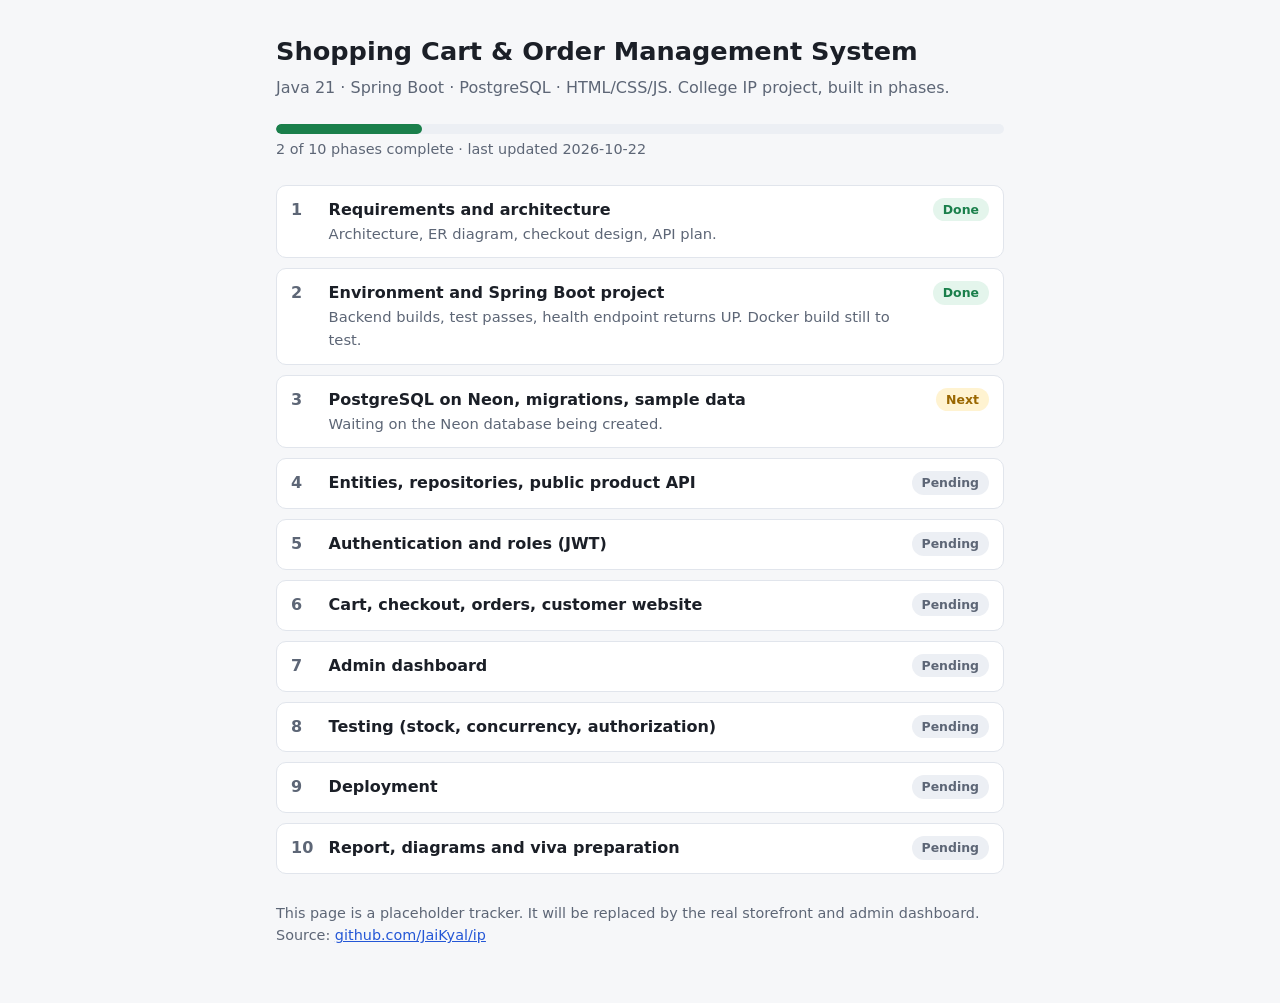
==== frontend/index.html @ 6e18b2ea "Add static progress tracker page in frontend/ for Vercel Co-Authored-By: Claude Sonnet 5.5 <noreply@" ====
<!doctype html>
<html lang="en">
<head>
<meta charset="utf-8">
<meta name="viewport" content="width=device-width, initial-scale=1">
<title>Shopping Cart Project Tracker</title>
<meta name="description" content="Build progress for the Shopping Cart and Order Management System (Java Spring Boot, PostgreSQL).">
<style>
  :root {
    --bg: #f6f7f9; --card: #ffffff; --text: #1b1f27; --muted: #5d6676; --line: #e1e5ec;
    --done: #1a7f4b; --done-bg: #e4f5ec; --now: #9a6700; --now-bg: #fff3d1; --todo: #5d6676; --todo-bg: #eceff4;
    --accent: #2457d6;
  }
  @media (prefers-color-scheme: dark) {
    :root:not([data-theme="light"]) {
      --bg: #0f1218; --card: #171b23; --text: #e8ebf1; --muted: #9aa3b2; --line: #272d38;
      --done: #4cc38a; --done-bg: #12301f; --now: #f0b94a; --now-bg: #3a2c0b; --todo: #9aa3b2; --todo-bg: #222833;
      --accent: #7aa2ff;
    }
  }
  * { box-sizing: border-box; }
  body { margin: 0; background: var(--bg); color: var(--text); font: 16px/1.55 system-ui, -apple-system, "Segoe UI", Roboto, sans-serif; }
  main { max-width: 760px; margin: 0 auto; padding: 32px 16px 56px; }
  h1 { font-size: 1.6rem; margin: 0 0 4px; }
  p.sub { margin: 0 0 24px; color: var(--muted); }
  .bar { height: 10px; background: var(--todo-bg); border-radius: 99px; overflow: hidden; margin: 8px 0 4px; }
  .bar > span { display: block; height: 100%; background: var(--done); border-radius: 99px; }
  .meta { color: var(--muted); font-size: .9rem; margin-bottom: 24px; }
  ol { list-style: none; padding: 0; margin: 0; display: grid; gap: 10px; }
  li { background: var(--card); border: 1px solid var(--line); border-radius: 10px; padding: 12px 14px; display: flex; gap: 12px; align-items: flex-start; }
  .num { font-weight: 700; color: var(--muted); min-width: 1.6rem; }
  .body { flex: 1; min-width: 0; }
  .title { font-weight: 600; }
  .note { color: var(--muted); font-size: .92rem; }
  .badge { font-size: .78rem; font-weight: 600; padding: 2px 10px; border-radius: 99px; white-space: nowrap; }
  .done { color: var(--done); background: var(--done-bg); }
  .now { color: var(--now); background: var(--now-bg); }
  .todo { color: var(--todo); background: var(--todo-bg); }
  footer { margin-top: 28px; color: var(--muted); font-size: .9rem; }
  a { color: var(--accent); }
</style>
</head>
<body>
<main>
  <h1>Shopping Cart &amp; Order Management System</h1>
  <p class="sub">Java 21 &middot; Spring Boot &middot; PostgreSQL &middot; HTML/CSS/JS. College IP project, built in phases.</p>

  <div class="bar" role="progressbar" aria-valuemin="0" aria-valuemax="10" aria-valuenow="2" aria-label="Phases completed"><span style="width:20%"></span></div>
  <div class="meta">2 of 10 phases complete &middot; last updated 2026-10-22</div>

  <ol>
    <li><span class="num">1</span><div class="body"><div class="title">Requirements and architecture</div><div class="note">Architecture, ER diagram, checkout design, API plan.</div></div><span class="badge done">Done</span></li>
    <li><span class="num">2</span><div class="body"><div class="title">Environment and Spring Boot project</div><div class="note">Backend builds, test passes, health endpoint returns UP. Docker build still to test.</div></div><span class="badge done">Done</span></li>
    <li><span class="num">3</span><div class="body"><div class="title">PostgreSQL on Neon, migrations, sample data</div><div class="note">Waiting on the Neon database being created.</div></div><span class="badge now">Next</span></li>
    <li><span class="num">4</span><div class="body"><div class="title">Entities, repositories, public product API</div></div><span class="badge todo">Pending</span></li>
    <li><span class="num">5</span><div class="body"><div class="title">Authentication and roles (JWT)</div></div><span class="badge todo">Pending</span></li>
    <li><span class="num">6</span><div class="body"><div class="title">Cart, checkout, orders, customer website</div></div><span class="badge todo">Pending</span></li>
    <li><span class="num">7</span><div class="body"><div class="title">Admin dashboard</div></div><span class="badge todo">Pending</span></li>
    <li><span class="num">8</span><div class="body"><div class="title">Testing (stock, concurrency, authorization)</div></div><span class="badge todo">Pending</span></li>
    <li><span class="num">9</span><div class="body"><div class="title">Deployment</div></div><span class="badge todo">Pending</span></li>
    <li><span class="num">10</span><div class="body"><div class="title">Report, diagrams and viva preparation</div></div><span class="badge todo">Pending</span></li>
  </ol>

  <footer>
    This page is a placeholder tracker. It will be replaced by the real storefront and admin dashboard.
    Source: <a href="https://github.com/JaiKyal/ip">github.com/JaiKyal/ip</a>
  </footer>
</main>
</body>
</html>
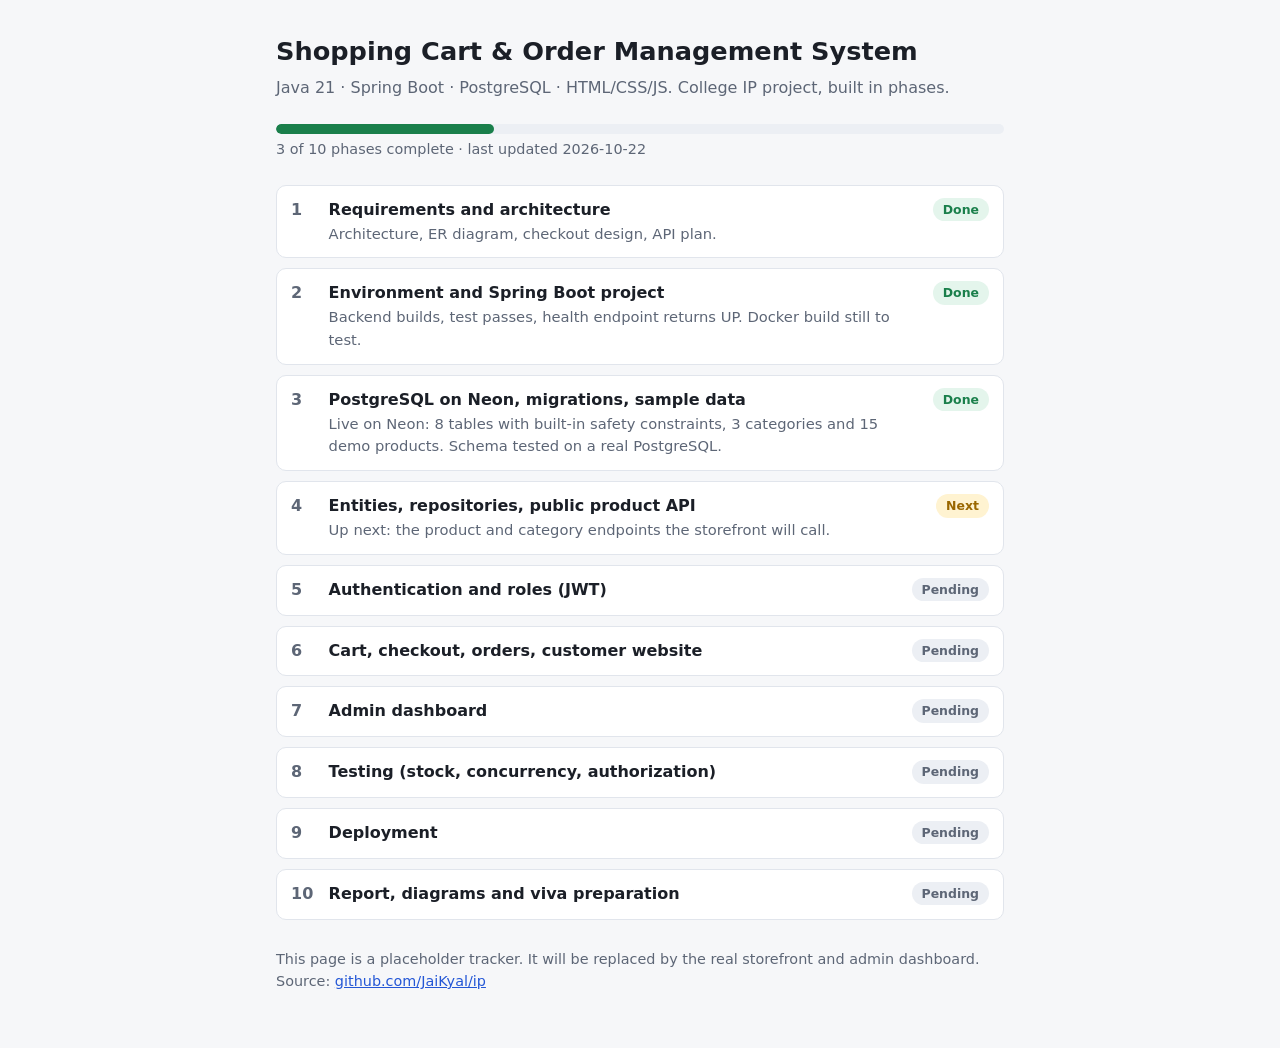
==== commit b142e423: "Tracker page: Phase 3 done, Phase 4 next Co-Authored-By: Claude Sonnet 5.5 <noreply@anthropic.com>" ====
--- a/frontend/index.html
+++ b/frontend/index.html
@@ -45,14 +45,14 @@
   <h1>Shopping Cart &amp; Order Management System</h1>
   <p class="sub">Java 21 &middot; Spring Boot &middot; PostgreSQL &middot; HTML/CSS/JS. College IP project, built in phases.</p>
 
-  <div class="bar" role="progressbar" aria-valuemin="0" aria-valuemax="10" aria-valuenow="2" aria-label="Phases completed"><span style="width:20%"></span></div>
-  <div class="meta">2 of 10 phases complete &middot; last updated 2026-10-22</div>
+  <div class="bar" role="progressbar" aria-valuemin="0" aria-valuemax="10" aria-valuenow="3" aria-label="Phases completed"><span style="width:30%"></span></div>
+  <div class="meta">3 of 10 phases complete &middot; last updated 2026-10-22</div>
 
   <ol>
     <li><span class="num">1</span><div class="body"><div class="title">Requirements and architecture</div><div class="note">Architecture, ER diagram, checkout design, API plan.</div></div><span class="badge done">Done</span></li>
     <li><span class="num">2</span><div class="body"><div class="title">Environment and Spring Boot project</div><div class="note">Backend builds, test passes, health endpoint returns UP. Docker build still to test.</div></div><span class="badge done">Done</span></li>
-    <li><span class="num">3</span><div class="body"><div class="title">PostgreSQL on Neon, migrations, sample data</div><div class="note">Waiting on the Neon database being created.</div></div><span class="badge now">Next</span></li>
-    <li><span class="num">4</span><div class="body"><div class="title">Entities, repositories, public product API</div></div><span class="badge todo">Pending</span></li>
+    <li><span class="num">3</span><div class="body"><div class="title">PostgreSQL on Neon, migrations, sample data</div><div class="note">Live on Neon: 8 tables with built-in safety constraints, 3 categories and 15 demo products. Schema tested on a real PostgreSQL.</div></div><span class="badge done">Done</span></li>
+    <li><span class="num">4</span><div class="body"><div class="title">Entities, repositories, public product API</div><div class="note">Up next: the product and category endpoints the storefront will call.</div></div><span class="badge now">Next</span></li>
     <li><span class="num">5</span><div class="body"><div class="title">Authentication and roles (JWT)</div></div><span class="badge todo">Pending</span></li>
     <li><span class="num">6</span><div class="body"><div class="title">Cart, checkout, orders, customer website</div></div><span class="badge todo">Pending</span></li>
     <li><span class="num">7</span><div class="body"><div class="title">Admin dashboard</div></div><span class="badge todo">Pending</span></li>
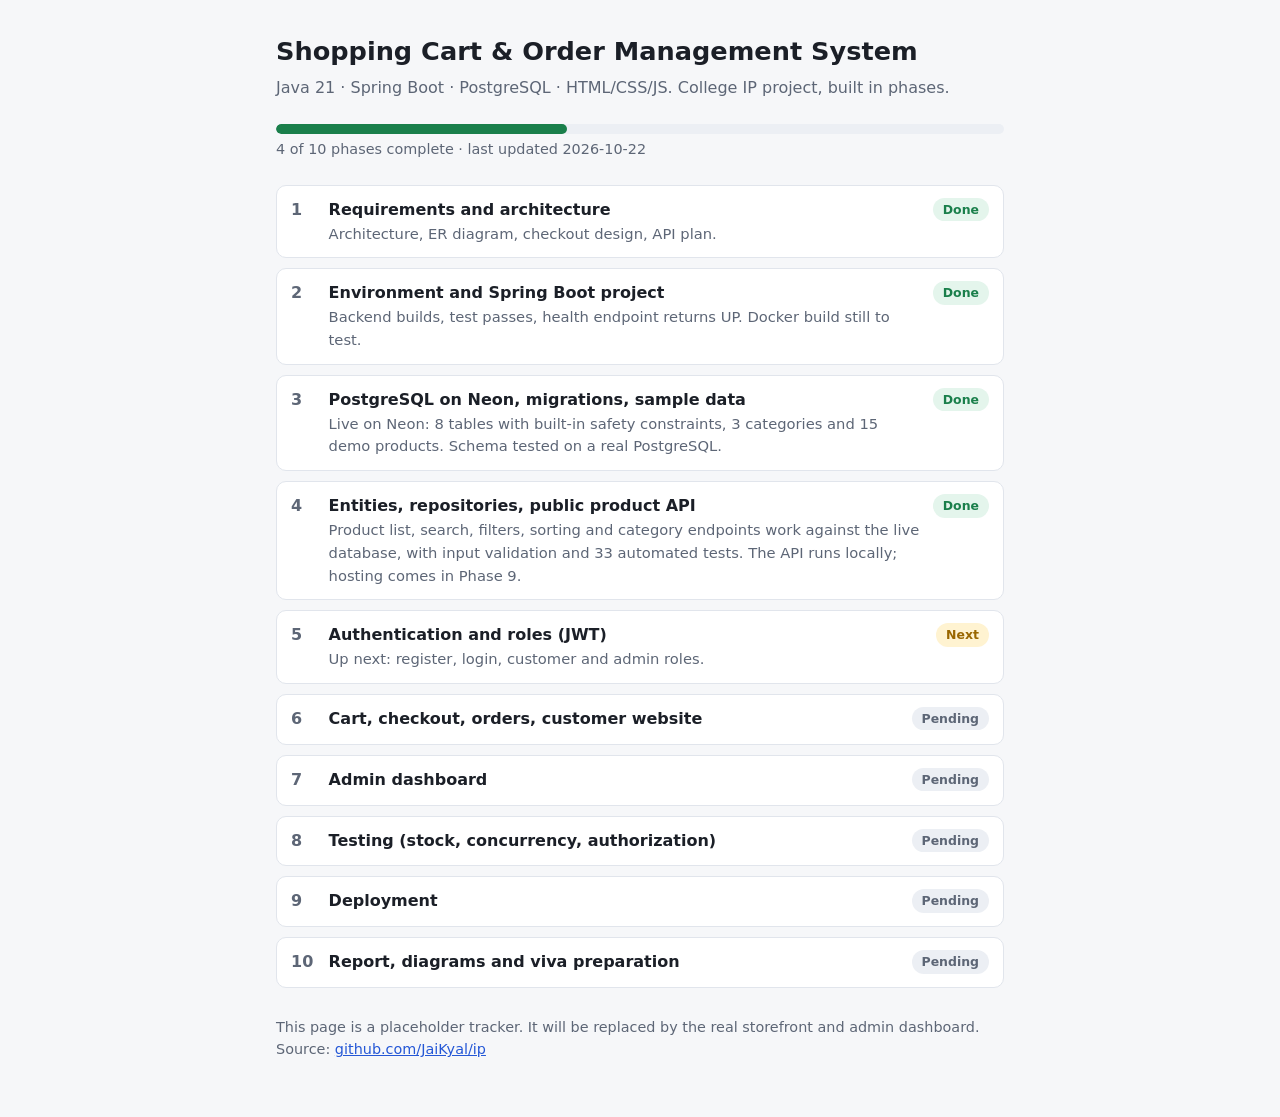
==== commit a19264a2: "Phase 4: public product and category API - entities Product/Category mapped to the Flyway schema (dd" ====
--- a/frontend/index.html
+++ b/frontend/index.html
@@ -45,15 +45,15 @@
   <h1>Shopping Cart &amp; Order Management System</h1>
   <p class="sub">Java 21 &middot; Spring Boot &middot; PostgreSQL &middot; HTML/CSS/JS. College IP project, built in phases.</p>
 
-  <div class="bar" role="progressbar" aria-valuemin="0" aria-valuemax="10" aria-valuenow="3" aria-label="Phases completed"><span style="width:30%"></span></div>
-  <div class="meta">3 of 10 phases complete &middot; last updated 2026-10-22</div>
+  <div class="bar" role="progressbar" aria-valuemin="0" aria-valuemax="10" aria-valuenow="4" aria-label="Phases completed"><span style="width:40%"></span></div>
+  <div class="meta">4 of 10 phases complete &middot; last updated 2026-10-22</div>
 
   <ol>
     <li><span class="num">1</span><div class="body"><div class="title">Requirements and architecture</div><div class="note">Architecture, ER diagram, checkout design, API plan.</div></div><span class="badge done">Done</span></li>
     <li><span class="num">2</span><div class="body"><div class="title">Environment and Spring Boot project</div><div class="note">Backend builds, test passes, health endpoint returns UP. Docker build still to test.</div></div><span class="badge done">Done</span></li>
     <li><span class="num">3</span><div class="body"><div class="title">PostgreSQL on Neon, migrations, sample data</div><div class="note">Live on Neon: 8 tables with built-in safety constraints, 3 categories and 15 demo products. Schema tested on a real PostgreSQL.</div></div><span class="badge done">Done</span></li>
-    <li><span class="num">4</span><div class="body"><div class="title">Entities, repositories, public product API</div><div class="note">Up next: the product and category endpoints the storefront will call.</div></div><span class="badge now">Next</span></li>
-    <li><span class="num">5</span><div class="body"><div class="title">Authentication and roles (JWT)</div></div><span class="badge todo">Pending</span></li>
+    <li><span class="num">4</span><div class="body"><div class="title">Entities, repositories, public product API</div><div class="note">Product list, search, filters, sorting and category endpoints work against the live database, with input validation and 33 automated tests. The API runs locally; hosting comes in Phase 9.</div></div><span class="badge done">Done</span></li>
+    <li><span class="num">5</span><div class="body"><div class="title">Authentication and roles (JWT)</div><div class="note">Up next: register, login, customer and admin roles.</div></div><span class="badge now">Next</span></li>
     <li><span class="num">6</span><div class="body"><div class="title">Cart, checkout, orders, customer website</div></div><span class="badge todo">Pending</span></li>
     <li><span class="num">7</span><div class="body"><div class="title">Admin dashboard</div></div><span class="badge todo">Pending</span></li>
     <li><span class="num">8</span><div class="body"><div class="title">Testing (stock, concurrency, authorization)</div></div><span class="badge todo">Pending</span></li>
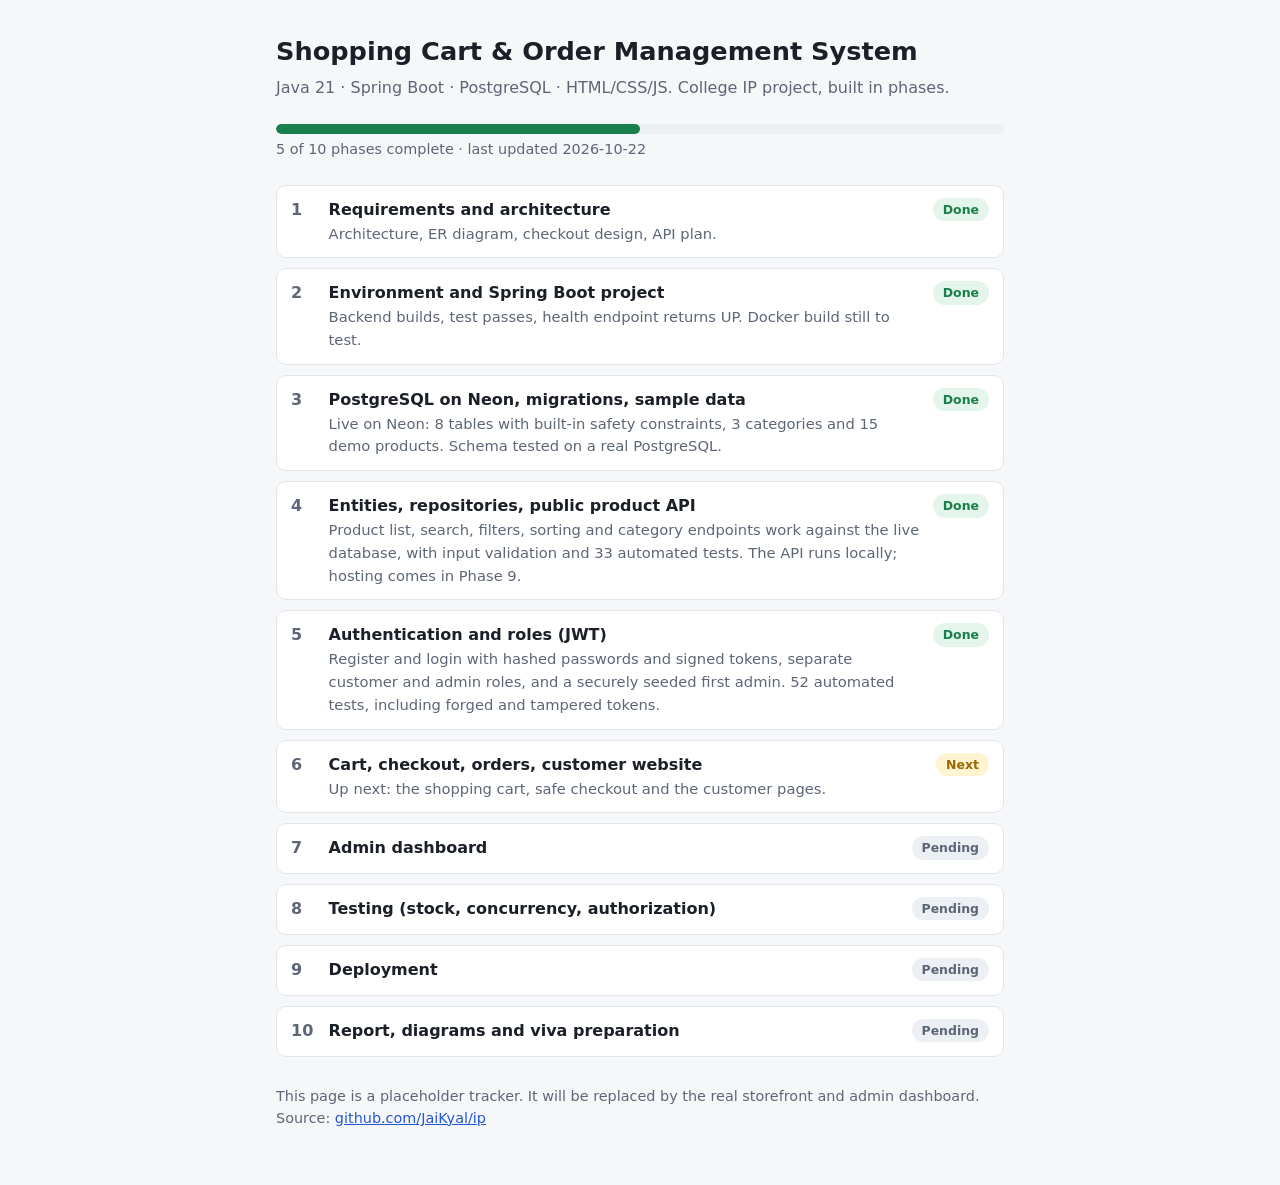
==== commit f02ad4bf: "Phase 5: register, login, JWT, roles and secure admin seeding - Spring Security stateless chain; JWT" ====
--- a/frontend/index.html
+++ b/frontend/index.html
@@ -45,16 +45,16 @@
   <h1>Shopping Cart &amp; Order Management System</h1>
   <p class="sub">Java 21 &middot; Spring Boot &middot; PostgreSQL &middot; HTML/CSS/JS. College IP project, built in phases.</p>
 
-  <div class="bar" role="progressbar" aria-valuemin="0" aria-valuemax="10" aria-valuenow="4" aria-label="Phases completed"><span style="width:40%"></span></div>
-  <div class="meta">4 of 10 phases complete &middot; last updated 2026-10-22</div>
+  <div class="bar" role="progressbar" aria-valuemin="0" aria-valuemax="10" aria-valuenow="5" aria-label="Phases completed"><span style="width:50%"></span></div>
+  <div class="meta">5 of 10 phases complete &middot; last updated 2026-10-22</div>
 
   <ol>
     <li><span class="num">1</span><div class="body"><div class="title">Requirements and architecture</div><div class="note">Architecture, ER diagram, checkout design, API plan.</div></div><span class="badge done">Done</span></li>
     <li><span class="num">2</span><div class="body"><div class="title">Environment and Spring Boot project</div><div class="note">Backend builds, test passes, health endpoint returns UP. Docker build still to test.</div></div><span class="badge done">Done</span></li>
     <li><span class="num">3</span><div class="body"><div class="title">PostgreSQL on Neon, migrations, sample data</div><div class="note">Live on Neon: 8 tables with built-in safety constraints, 3 categories and 15 demo products. Schema tested on a real PostgreSQL.</div></div><span class="badge done">Done</span></li>
     <li><span class="num">4</span><div class="body"><div class="title">Entities, repositories, public product API</div><div class="note">Product list, search, filters, sorting and category endpoints work against the live database, with input validation and 33 automated tests. The API runs locally; hosting comes in Phase 9.</div></div><span class="badge done">Done</span></li>
-    <li><span class="num">5</span><div class="body"><div class="title">Authentication and roles (JWT)</div><div class="note">Up next: register, login, customer and admin roles.</div></div><span class="badge now">Next</span></li>
-    <li><span class="num">6</span><div class="body"><div class="title">Cart, checkout, orders, customer website</div></div><span class="badge todo">Pending</span></li>
+    <li><span class="num">5</span><div class="body"><div class="title">Authentication and roles (JWT)</div><div class="note">Register and login with hashed passwords and signed tokens, separate customer and admin roles, and a securely seeded first admin. 52 automated tests, including forged and tampered tokens.</div></div><span class="badge done">Done</span></li>
+    <li><span class="num">6</span><div class="body"><div class="title">Cart, checkout, orders, customer website</div><div class="note">Up next: the shopping cart, safe checkout and the customer pages.</div></div><span class="badge now">Next</span></li>
     <li><span class="num">7</span><div class="body"><div class="title">Admin dashboard</div></div><span class="badge todo">Pending</span></li>
     <li><span class="num">8</span><div class="body"><div class="title">Testing (stock, concurrency, authorization)</div></div><span class="badge todo">Pending</span></li>
     <li><span class="num">9</span><div class="body"><div class="title">Deployment</div></div><span class="badge todo">Pending</span></li>
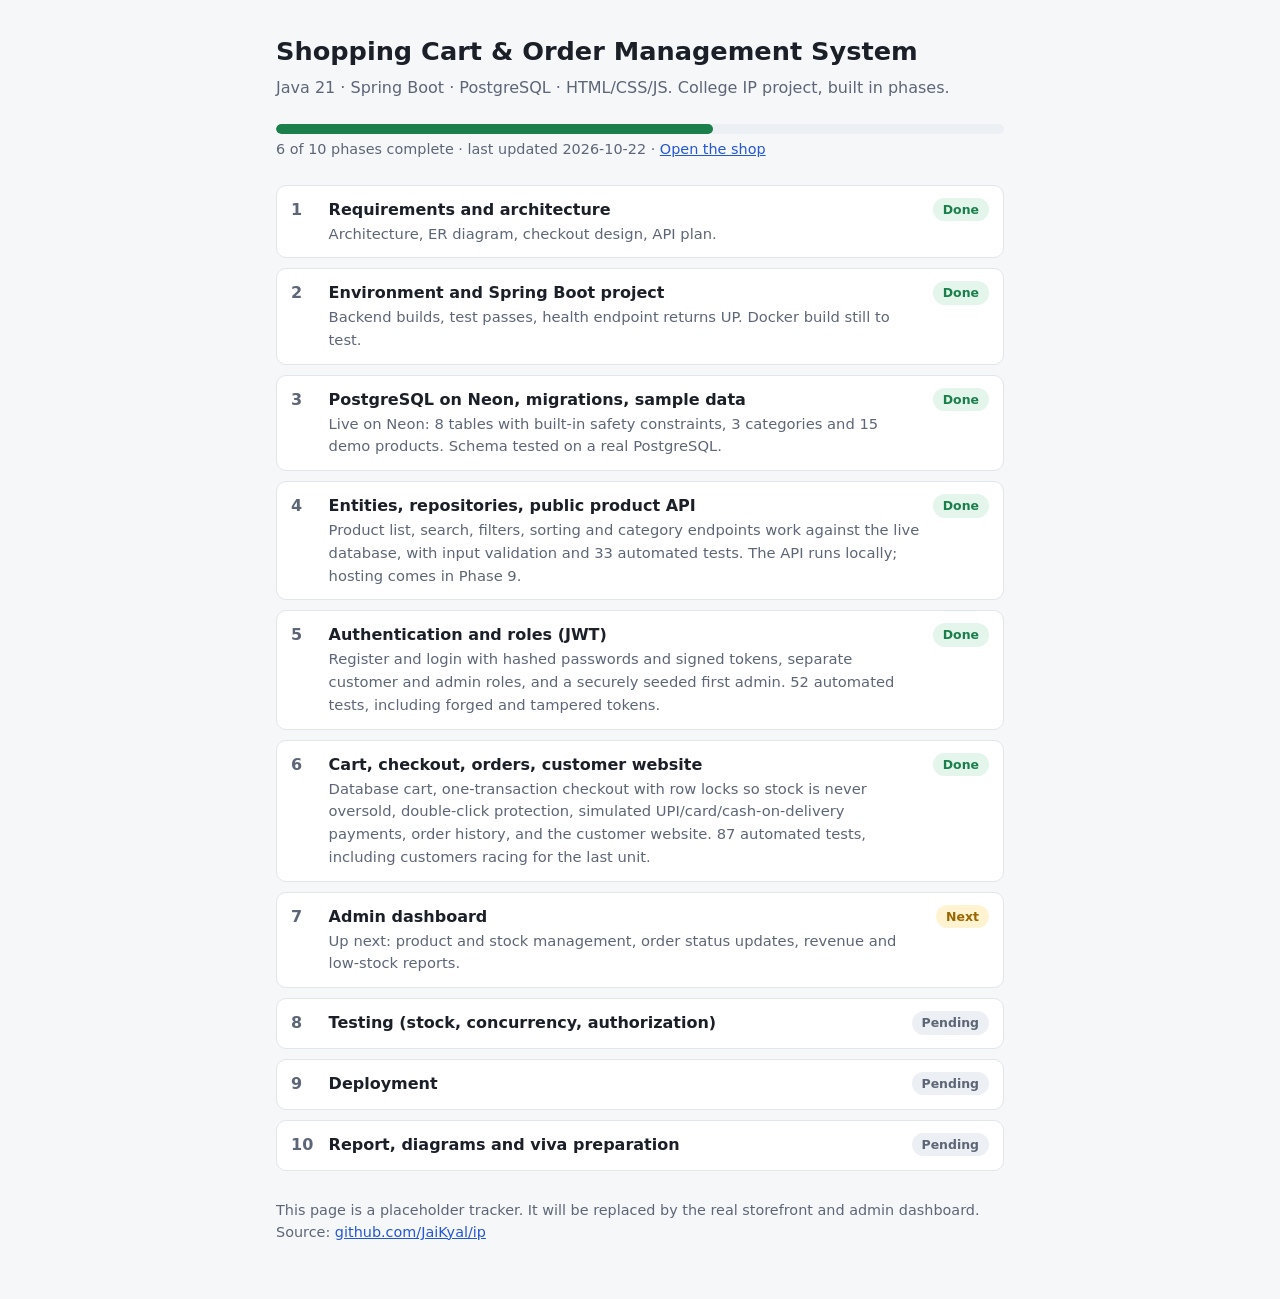
==== commit ddae6328: "Phase 6: cart, safe checkout, orders and the customer website - database cart (row-locked), idempote" ====
--- a/frontend/index.html
+++ b/frontend/index.html
@@ -45,8 +45,8 @@
   <h1>Shopping Cart &amp; Order Management System</h1>
   <p class="sub">Java 21 &middot; Spring Boot &middot; PostgreSQL &middot; HTML/CSS/JS. College IP project, built in phases.</p>
 
-  <div class="bar" role="progressbar" aria-valuemin="0" aria-valuemax="10" aria-valuenow="5" aria-label="Phases completed"><span style="width:50%"></span></div>
-  <div class="meta">5 of 10 phases complete &middot; last updated 2026-10-22</div>
+  <div class="bar" role="progressbar" aria-valuemin="0" aria-valuemax="10" aria-valuenow="6" aria-label="Phases completed"><span style="width:60%"></span></div>
+  <div class="meta">6 of 10 phases complete &middot; last updated 2026-10-22 &middot; <a href="customer/index.html">Open the shop</a></div>
 
   <ol>
     <li><span class="num">1</span><div class="body"><div class="title">Requirements and architecture</div><div class="note">Architecture, ER diagram, checkout design, API plan.</div></div><span class="badge done">Done</span></li>
@@ -54,8 +54,8 @@
     <li><span class="num">3</span><div class="body"><div class="title">PostgreSQL on Neon, migrations, sample data</div><div class="note">Live on Neon: 8 tables with built-in safety constraints, 3 categories and 15 demo products. Schema tested on a real PostgreSQL.</div></div><span class="badge done">Done</span></li>
     <li><span class="num">4</span><div class="body"><div class="title">Entities, repositories, public product API</div><div class="note">Product list, search, filters, sorting and category endpoints work against the live database, with input validation and 33 automated tests. The API runs locally; hosting comes in Phase 9.</div></div><span class="badge done">Done</span></li>
     <li><span class="num">5</span><div class="body"><div class="title">Authentication and roles (JWT)</div><div class="note">Register and login with hashed passwords and signed tokens, separate customer and admin roles, and a securely seeded first admin. 52 automated tests, including forged and tampered tokens.</div></div><span class="badge done">Done</span></li>
-    <li><span class="num">6</span><div class="body"><div class="title">Cart, checkout, orders, customer website</div><div class="note">Up next: the shopping cart, safe checkout and the customer pages.</div></div><span class="badge now">Next</span></li>
-    <li><span class="num">7</span><div class="body"><div class="title">Admin dashboard</div></div><span class="badge todo">Pending</span></li>
+    <li><span class="num">6</span><div class="body"><div class="title">Cart, checkout, orders, customer website</div><div class="note">Database cart, one-transaction checkout with row locks so stock is never oversold, double-click protection, simulated UPI/card/cash-on-delivery payments, order history, and the customer website. 87 automated tests, including customers racing for the last unit.</div></div><span class="badge done">Done</span></li>
+    <li><span class="num">7</span><div class="body"><div class="title">Admin dashboard</div><div class="note">Up next: product and stock management, order status updates, revenue and low-stock reports.</div></div><span class="badge now">Next</span></li>
     <li><span class="num">8</span><div class="body"><div class="title">Testing (stock, concurrency, authorization)</div></div><span class="badge todo">Pending</span></li>
     <li><span class="num">9</span><div class="body"><div class="title">Deployment</div></div><span class="badge todo">Pending</span></li>
     <li><span class="num">10</span><div class="body"><div class="title">Report, diagrams and viva preparation</div></div><span class="badge todo">Pending</span></li>
